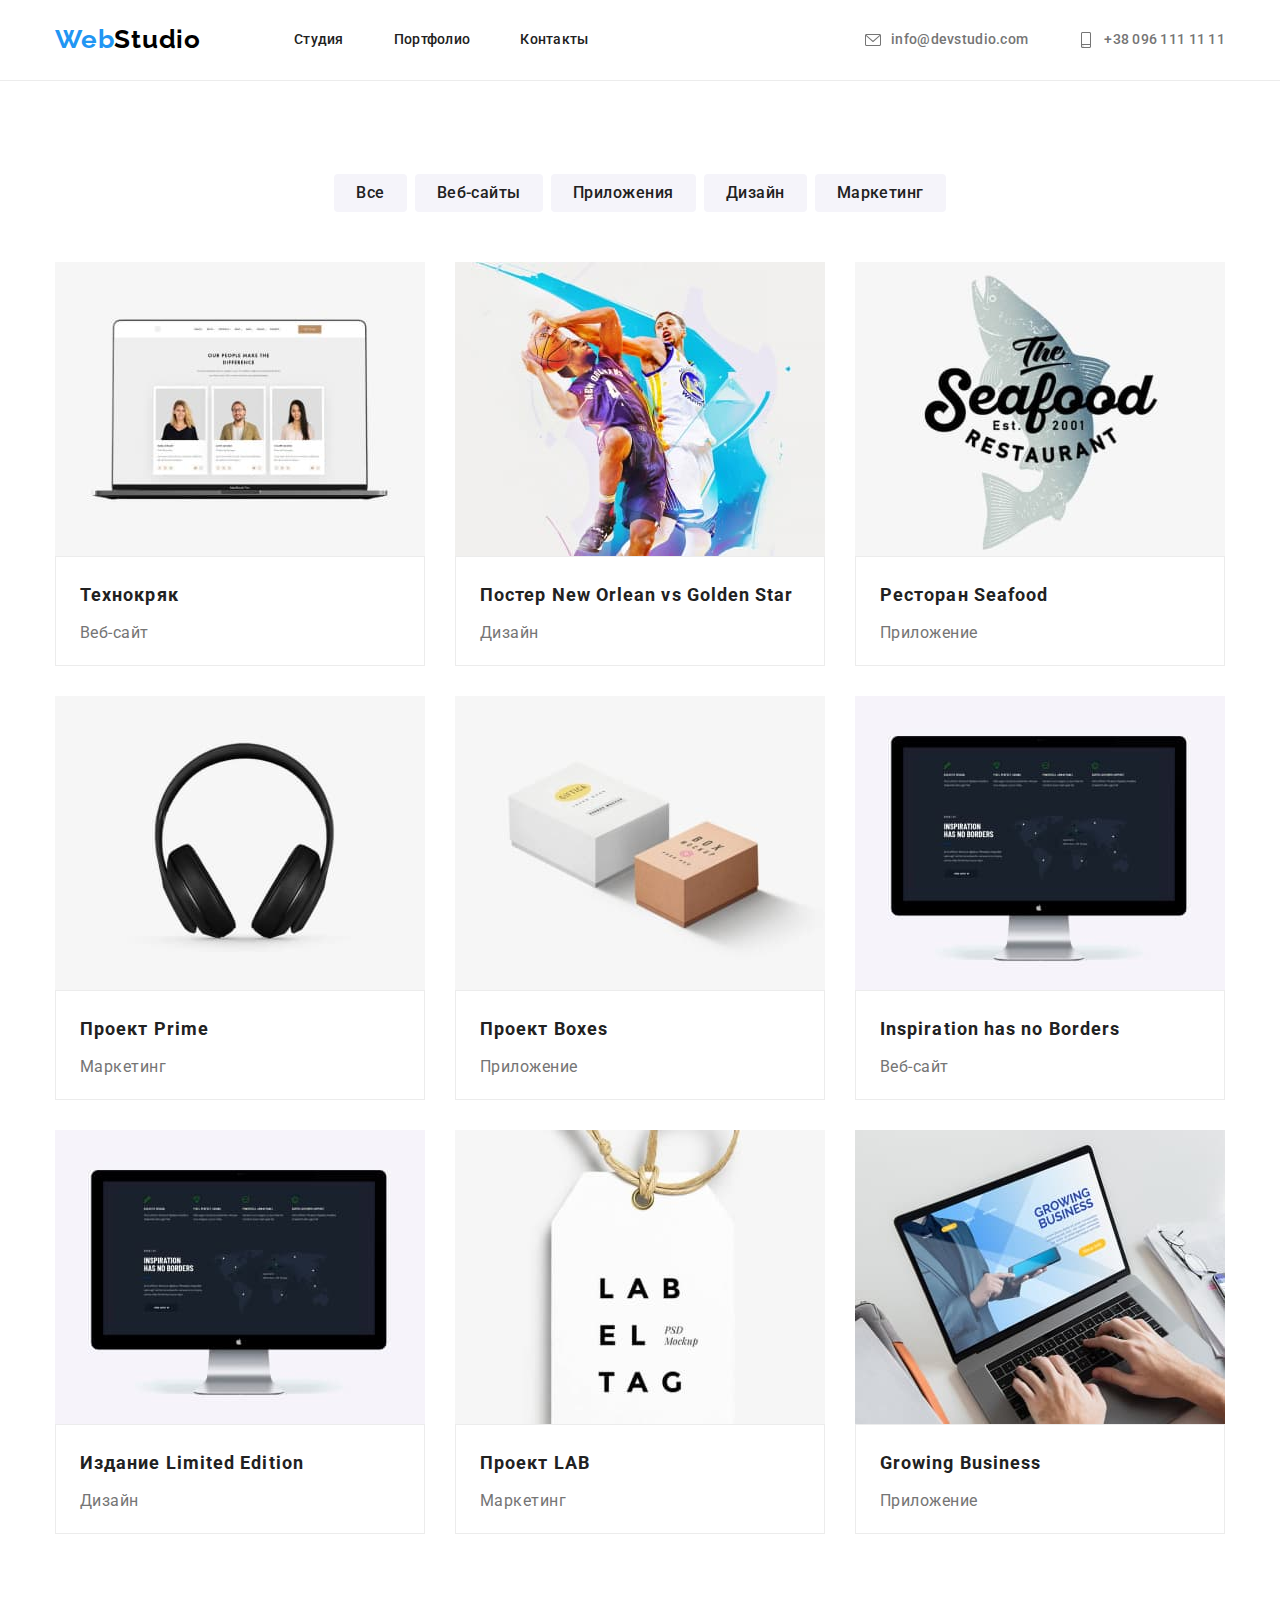
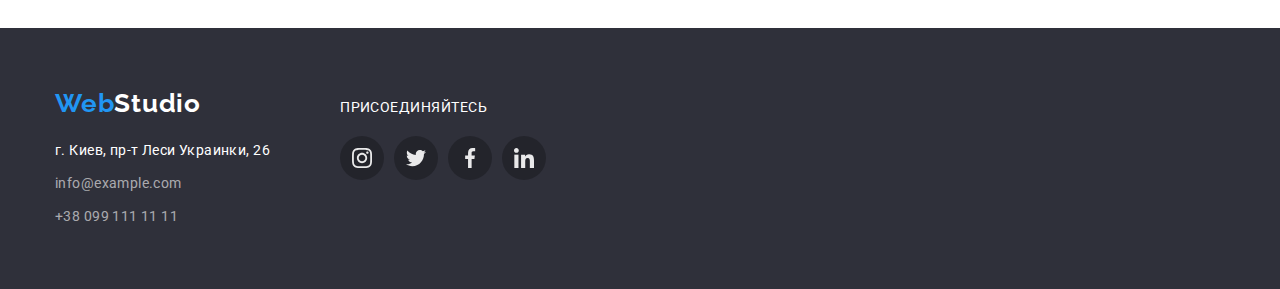
==== portfolio.html @ 234da849 "create files" ====
<!DOCTYPE html>
<html lang="en">

<head>
    <meta charset="UTF-8">
    <meta http-equiv="X-UA-Compatible" content="IE=edge">
    <meta name="viewport" content="width=device-width, initial-scale=1.0">
    <title>Document</title>
    <link rel="preconnect" href="https://fonts.googleapis.com">
    <link rel="preconnect" href="https://fonts.gstatic.com" crossorigin>
    <link
        href="https://fonts.googleapis.com/css2?family=Raleway:wght@700&family=Roboto:wght@400;500;700;900&display=swap"
        rel="stylesheet">
    <link rel="stylesheet"
        href="https://cdnjs.cloudflare.com/ajax/libs/modern-normalize/1.1.0/modern-normalize.min.css">
    <link rel="stylesheet" href="./css/styles.css">

</head>

<body class="page">
    <header>
        <div class="container">
            <a href="./index.html" class="logo">
                <span class="logo-accent">Web</span>Studio
            </a>
            <nav>
                <ul class="menu-nav list">
                    <li class="menu-item"> <a href="./index.html" class="link">Студия</a> </li>
                    <li class="menu-item"> <a href="./portfolio.html" class="link">Портфолио</a> </li>
                    <li class="menu-item"> <a href="" class="link">Контакты</a> </li>
                </ul>
            </nav>
            <ul class="contacts list">
                <li class="contacts-item"> <a href="mailto:info@devstudio.com" class="link">
                        <svg class="mail-icon" width="16" height="16">
                            <use href="/imges/icons.svg#icon-envelope"></use>
                        </svg>
                        <span>info@devstudio.com</span>
                    </a> </li>
                <li class="contacts-item"> <a href="tel:+380961111111" class="link">
                        <svg class="mail-icon" width="16" height="16">
                            <use href="./imges/icons.svg#icon-smartphone"></use>
                        </svg>
                        <span>+38 096 111 11 11</span>
    
                    </a> </li>
            </ul>
        </div>
    </header>
    <main>

        <section class="section portfolio">
            <div class="container">
                <ul class="btn list">
                    <li class="btn-item">
                        <button type="button" class="button-nav">Все</button>
                    </li>
                    <li class="btn-item">
                        <button type="button" class="button-nav">Веб-сайты</button>
                    </li>
                    <li class="btn-item">
                        <button type="button" class="button-nav">Приложения</button>
                    </li>
                    <li class="btn-item">
                        <button type="button" class="button-nav">Дизайн</button>
                    </li>
                    <li class="btn-item">
                        <button type="button" class="button-nav">Маркетинг</button>
                    </li>
                </ul>

                <ul class="project list">

                    <li class="project-item">
                        <div class="shaddow">
                            <img src="./imges/pic1.jpg" alt="lep top" width="370" class="project-img">
                            <div class="project-about">
                                <h3 class="project-title">Технокряк</h3>
                                <p class="project-desc">Веб-сайт</p>
                            </div>
                        </div>
                    </li>

                    <li class="project-item">
                        <div class="shaddow">
                            <img src="./imges/pic2.jpg" alt="guys playing basketball" width="370" class="project-img">
                            <div class="project-about">
                                <h3 class="project-title">Постер New Orlean vs Golden Star</h3>
                                <p class="project-desc">Дизайн</p>
                            </div>
                        </div>
                    </li>
                    <li class="project-item">
                        <div class="shaddow">
                            <img src="./imges/pic3.jpg" alt="fish" width="370" class="project-img">
                            <div class="project-about">
                                <h3 class="project-title">Ресторан Seafood</h3>
                                <p class="project-desc">Приложение</p>
                            </div>
                        </div>
                    </li>
                    <li class="project-item">
                        <div class="shaddow">
                            <img src="./imges/pic4.jpg" alt="headphones" width="370" class="project-img">
                            <div class="project-about">
                                <h3 class="project-title">Проект Prime</h3>
                                <p class="project-desc">Маркетинг</p>
                            </div>
                        </div>
                    </li>
                    <li class="project-item">
                        <div class="shaddow">
                            <img src="./imges/pic5.jpg" alt="boxes" width="370" class="project-img">
                            <div class="project-about">
                                <h3 class="project-title">Проект Boxes</h3>
                                <p class="project-desc">Приложение</p>
                            </div>
                        </div>
                    </li>
                    <li class="project-item">
                        <div class="shaddow">
                            <img src="./imges/pic6.jpg" alt="monitor" width="370" class="project-img">
                            <div class="project-about">
                                <h3 class="project-title">Inspiration has no Borders</h3>
                                <p class="project-desc">Веб-сайт</p>
                            </div>
                        </div>
                    </li>
                    <li class="project-item">
                        <div class="shaddow">
                            <img src="./imges/pic6.jpg" alt="book" width="370" class="project-img">
                            <div class="project-about">
                                <h3 class="project-title">Издание Limited Edition</h3>
                                <p class="project-desc">Дизайн</p>
                            </div>
                        </div>
                    </li>
                    <li class="project-item">
                        <div class="shaddow">
                            <img src="./imges/pic8.jpg" alt="label" width="370" class="project-img">
                            <div class="project-about">
                                <h3 class="project-title">Проект LAB</h3>
                                <p class="project-desc">Маркетинг</p>
                            </div>
                        </div>
                    </li>
                    <li class="project-item">
                        <div class="shaddow">
                            <img src="./imges/pic9.jpg" alt="typing hands" width="370" class="project-img">
                            <div class="project-about">
                                <h3 class="project-title">Growing Business</h3>
                                <p class="project-desc">Приложение</p>
                            </div>
                        </div>
                    </li>
                </ul>
            </div>
        </section>

    </main>
    <footer>
        <div class="container">
            <ul class="footer-item list">
                <li class="footer-logo">
                    <a href="./index.html" class="logo">
                        <span class="logo-accent">Web</span>Studio
                    </a>
                    <address class="address">
                        г. Киев, пр-т Леси Украинки, 26
                    </address>
                    <address class="address-nav">
                        <a href="mailto:info@example.com" class="mail link">info@example.com</a>
                        <a href="tel:+380991111111" class="link">+38 099 111 11 11</a>
                    </address>
                </li>


                <li class="social">
                    <h2 class="social-title">присоединяйтесь</h2>
                    <ul class="soc-list list">
                        <li class="soc-item">
                            <a href="" class="cos-link">
                                <svg class="cos-icon" width="20" height="20">
                                    <use href="./imges/icons.svg#icon-instagram"></use>
                                </svg>
                            </a>
                        </li>
                        <li class="soc-item">
                            <a href="" class="cos-link">
                                <svg class="cos-icon" width="20" height="20">
                                    <use href="./imges/icons.svg#icon-twitter"></use>
                                </svg>
                            </a>
                        </li>
                        <li class="soc-item">
                            <a href="" class="cos-link">
                                <svg class="cos-icon" width="20" height="20">
                                    <use href="./imges/icons.svg#icon-facebook"></use>
                                </svg>
                            </a>
                        </li>
                        <li class="soc-item">
                            <a href="" class="cos-link">
                                <svg class="cos-icon" width="20" height="20">
                                    <use href="./imges/icons.svg#icon-linkedin"></use>
                                </svg>
                            </a>
                        </li>
                </li>
            </ul>
        </div>
    </footer>
</body>

</html>
---- css/styles.css ----
:root {
    --primary-text-color: #757575;
    --title-text-color: #212121; 
    --accent-color: #2196F3;
    --logo-color-header: #000000;
    --logo-color-footer: #FFFFFF;
    --title-color: #FFFFFF;
    --primary-background-color: #ffffff;
    --accent-backgroud-color: #F5F4FA;
}


.list {
    list-style: none;
    padding: 0;
    margin: 0;
}

h1,
h2,
h3,
h4,
h5,
h6{
margin: 0;
}

body {
    color: var(--primary-text-color);
    background-color: var(--primary-background-color);
    font-family: 'Roboto', sans-serif;
    letter-spacing: 0.03em;
}

.container{
    width: 1200px;
    padding-left: 15px;
    padding-right: 15px;
    margin: 0 auto;
    /* outline: tomato solid 2px ; */
}
    
/* header */

header .container{
    display: flex;
    align-items: center;
  
}
header{
    background-color: #FFFFFF;
    outline: #ECECEC solid 1px;
    
}
header .logo {
    margin-right: 93px;
    color: var(--logo-color-header);
    font-family: 'Raleway';
    font-weight: 700;
    font-size: 26px;
    line-height: 1.2;
    text-decoration: none;
    letter-spacing: 0.03em;    
}

.logo:hover,
.logo:focus{
    color: var(--accent-color);
}

.logo-accent {
    color: var(--accent-color);
}
.menu-nav{
    display: flex;

}
 .menu-nav .menu-item{
     margin-right: 50px;
 }
 .menu-nav .menu-item:last-child{
     margin-right: 0;
 }

.menu-nav .link{
    display: block;
    color: var(--title-text-color);
    font-weight: 500;
    font-size: 14px;
    line-height: 1.14;
    text-decoration: none;
    letter-spacing: 0.02em;
    padding-top: 32px;
    padding-bottom: 32px;
  
}

.menu-nav .link:hover,
.menu-nav .link:focus{
    color: var(--accent-color);
}
 
.contacts .link{
    color: var(--primary-text-color);
    font-weight: 500;
    font-size: 14px;
    line-height: 1.14;
    text-decoration: none;
    letter-spacing: 0.02em;
}


.contacts .link:hover,
.contacts .link:focus{
    color: var(--accent-color);
   
}
.mail-icon{
    fill: currentColor;
    margin-right: 10px;
    
}


.contacts {
    display: flex;
    align-items: center;
    margin-left: auto;
   
}

.contacts-item .link{
    display: flex;
    align-items: center;
    
}






.contacts  .contacts-item{
    margin-left: 50px;
}
.contacts .contacts-item:first-child{
    margin-left: 0;
}
/* .contacts .contacts-item+ .contacts-item{
    margin-left: 50px;
} */

/* hero */
.hero {
    display: block;
    background-color: #2F303A;
    text-align: center;
    padding: 200px 0;
}

.overlay {
    max-width: 1600px;
    height: 600px;
    background-image: linear-gradient(to right,
            rgba(47, 48, 58, 0.4),
            rgba(47, 48, 58, 0.4)),
        url(../imges/hero.jpg);
    margin-left: auto;
    margin-right: auto;
    background-size: contain;
    background-repeat: no-repeat;
}

.hero-title {
    max-width: 696px;
    margin-right: auto;
    margin-left: auto;
    margin-top: 0;
    margin-bottom: 30px;
    color: var(--title-color);
    font-weight: 900;
    font-size: 44px;
    line-height: 1.4;
    text-transform: uppercase;
    letter-spacing: 0.06em;
}

.button {
    color: var(--title-color);
    border-radius: 4px;
    border: 0;
    padding: 10px 32px;
    background-color: var(--accent-color);
    font-weight: 700;
    font-size: 16px;
    line-height: 1.88;
    letter-spacing: 0.06em;
    cursor: pointer;
}

.section {
    padding-top: 94px;

}
/* feature section */

.feature {
    display: flex;
   
}

.feature-item {
    margin-right: 30px;
}

.feature-item::before {
    display: block;
    content: '';
    height: 120px;
    background-repeat: no-repeat;
    background-position: center;
    background-size: 70px;
    background-color: var(--accent-backgroud-color);
    margin-bottom: 30px;
}

.feature-item.icon-antenna::before {
    background-image: url(../imges/antenna.svg);
}

.feature-item.icon-clock::before {
    background-image: url(../imges/clock.svg);
}

.feature-item.icon-diagram::before {
    background-image: url(../imges/diagram.svg);
}

.feature-item.icon-austronaut::before {
    background-image: url(../imges/astronaut.svg);
}

.feature-item:nth-last-child(-n+1) {
    margin-right: 0;
}

.feature-subtitle {
    margin-top: 0;
    margin-bottom: 10px;
    padding: 0;
    color: var(--title-text-color);
    font-weight: 700;
    font-size: 14px;
    line-height: 1.14;
    text-transform: uppercase;
}

.feature-text {
    max-width: 270px;

    margin: 0;
    padding: 0;
    font-weight: 400;
    font-size: 14px;
    line-height: 1.7;
}
/* work section*/

.works{
    padding-bottom: 94px;
}
.section-title {
    margin-top: 0;
    margin-bottom: 50px;
    padding: 0;
    color: var(--title-text-color);
    font-weight: 700;
    font-size: 36px;
    line-height: 1.2;
    text-align: center;
 }
 .work{
     display: flex;
        }
 .work-img{
     display: block;
 }
 .work-item{
     margin-right: 30px;
 }
 .work-item:nth-last-child(-n+1){
     margin-right: 0;
 }

/* team section */
.team{
    background-color: var(--accent-backgroud-color);
    padding-bottom: 94px;
}

.team-item{
display: flex;
}

.team-photo{
    background-color: #FFFFFF;
    margin-right: 30px;
    box-shadow: 0 4px 4px 0 rgba(0, 0, 0, 0.25);

}
.team-photo:nth-last-child(-n+1){
    margin-right: 0;
}
.team-subtitle {
    color: var(--title-text-color);
    font-weight: 500;
    font-size: 16px;
    line-height: 1.2;
    margin-bottom: 10px;
}
.team-text{
    margin: 0;
    padding: 0;
    font-weight: 400;
    font-size: 16px;
    line-height: 1.2;
}
.team-about{
    text-align: center;
    padding-top: 30px;
    padding-bottom: 30px;
}
    	.team-soc-list {
    	    display: flex;
    	    justify-content: center;
    	    margin-top: 16px;
    	}
    
    	.team-soc-item {
    	    width: 44px;
    	    height: 44px;
    	    margin-right: 10px;
    	}
    
    	.team-soc-item:last-child {
    	    margin-right: 0;
    	}
    
    	.team-cos-link {
    	    display: flex;
    	    align-items: center;
    	    justify-content: center;
    	    width: 100%;
    	    height: 100%;
    	    border-radius: 50%;
    	    color: #AFB1B8;
    	}
    
    	.team-cos-link:hover,
    	.team-cos-link:focus {
    	    background-color: var(--accent-color);
    	    color: #FFFFFF;
    	}
    
    
    	.team-cos-icon {
    	    fill: currentColor;
    	}

    	/* clients */
    
    	.clients {
    	    padding-bottom: 94px;
    	}
    
    	.clients-list {
    	    display: flex;
    	    justify-content: center;
            border:;
           
    	}
    
    	.clients-item {
    	    margin-right: 30px;
    	    border: 1px;
    	    border-radius: 4px;
    	    border-color: #AFB1B8;
    	}
    
    	.clients-item:last-child {
    	    margin-right: 0;
    	}
    
    	.clients-link {
    	    display: flex;
    	    align-items: center;
    	    justify-content: center;
    	    border: 1px solid #AFB1B8;
            border-radius: 4px;
    	    width: 100%;
    	    height: 100%;
    	    color: #AFB1B8;
    	}
    
    	.clients-link:hover,
    	.clients-link:focus {
    	    color: var(--accent-color);
            border: 1px solid var(--accent-color);
    	}
    
    
    	.clients-icon {
    	    fill: currentColor;
    	}


/* footer */
footer {
    background-color: #2F303A;
    padding-top: 60px;
    padding-bottom: 60px;
}

 .footer-item {
     display: flex;
 }

 footer .logo {
     color: var(--logo-color-footer);
     font-family: 'Raleway';
     font-weight: 700;
     font-size: 26px;
     line-height: 1.2;
     text-decoration: none;
     letter-spacing: 0.03em;
 }

 .address {
     color: #FFFFFF;
     font-weight: 400;
     font-size: 14px;
     line-height: 1.7;
     font-style: normal;
     text-decoration: none;
     letter-spacing: 0.03em;
     margin-top: 20px;
     margin-bottom: 9px;
 }

 .address-nav .link {
     color: rgba(255, 255, 255, 0.6);
     font-weight: 400;
     font-size: 14px;
     line-height: 1.7;
     font-style: normal;
     text-decoration: none;
     letter-spacing: 0.03em;
 }

 .address-nav .link:hover,
 .address-nav .link:focus {
     color: var(--accent-color);
 }

 .address-nav {
     display: flex;
     flex-direction: column;
 }

 .mail {
     margin-bottom: 9px;
 }

 .social {
     margin-left: 70px;
 }

 .social-title {
     font-weight: 400;
     font-size: 14px;
     line-height: 1.14;
     letter-spacing: 3%;
     text-transform: uppercase;
     color: var(--title-color);
     margin-top: 12px;
     margin-bottom: 20px;

 }

 .soc-list {
     display: flex;
     justify-content: center;

 }

 .soc-item {
     width: 44px;
     height: 44px;
     margin-right: 10px;
 }

 .soc-item:last-child {
     margin-right: 0;
 }

 .cos-link {
     display: flex;
     align-items: center;
     justify-content: center;
     width: 100%;
     height: 100%;
     border-radius: 50%;
     background-color: rgba(0, 0, 0, 0.25);
 }

 .cos-icon {
     fill: rgba(255, 255, 255, 0.9);
 }

 .cos-link:hover,
 .cos-link:focus {
     background-color: var(--accent-color);

 }

 /* portfolio */
 /* page nav  */

 .btn {
     display: flex;
     justify-content: center;
 }

 .button-nav {
     text-align: center;
     border-radius: 4px;
     padding: 6px 22px;
     border: 0;
     color: var(--title-text-color);
     background-color: var(--accent-backgroud-color);
     font-family: 'Roboto', sans-serif;
     font-weight: 500;
     font-size: 16px;
     line-height: 1.63;
     letter-spacing: 0.03em;
     cursor: pointer;
 }

 .button-nav:hover,
 .button-nav:focus {
     color: #FFFFFF;
     background-color: #2196F3;
     box-shadow: 0px 2px 2px rgba(0, 0, 0, 0.12),
         0px 1px 2px rgba(0, 0, 0, 0.08),
         0px 3px 1px rgba(0, 0, 0, 0.1),
         0px 4px 4px rgba(0, 0, 0, 0.25);
 }

 /* project */
 .project {
     display: flex;
     flex-wrap: wrap;


 }

 .project-title {
     font-weight: 700;
     font-size: 18px;
     line-height: 2;
     letter-spacing: 0.06em;
     color: var(--title-text-color);
 }

 .project-desc {
     font-weight: 400;
     font-size: 16px;
     line-height: 2;
     margin: 4px 0 0 0;
 }

 .project-item {
     background-color: #FFFFFF;
     width: 370px;
     margin-right: 30px;
     margin-bottom: 30px;

 }

 .project-about {
     width: 370px;
     height: 110px;
     padding: 20px 24px;
     border: #ECECEC solid 1px;

 }

 .btn {
     margin-bottom: 50px;

 }

 .btn-item {
     margin-right: 8px;
 }

 .btn-item:nth-last-child(-n+1) {
     margin-right: 0;
 }

 .project-img {
     display: block;

 }

 .shaddow:hover {
     box-shadow: 1px 4px 6px 0px #00000029,
         0px 4px 4px 0px #0000000F,
         0px 1px 1px 0px #0000001F;
 }

 .project-item:nth-child(3n) {
     margin-right: 0;
 }

 .project-item:nth-last-child(-n+3) {
     margin-bottom: 0;
 }

 .section.portfolio {
     padding-bottom: 94px;
 }
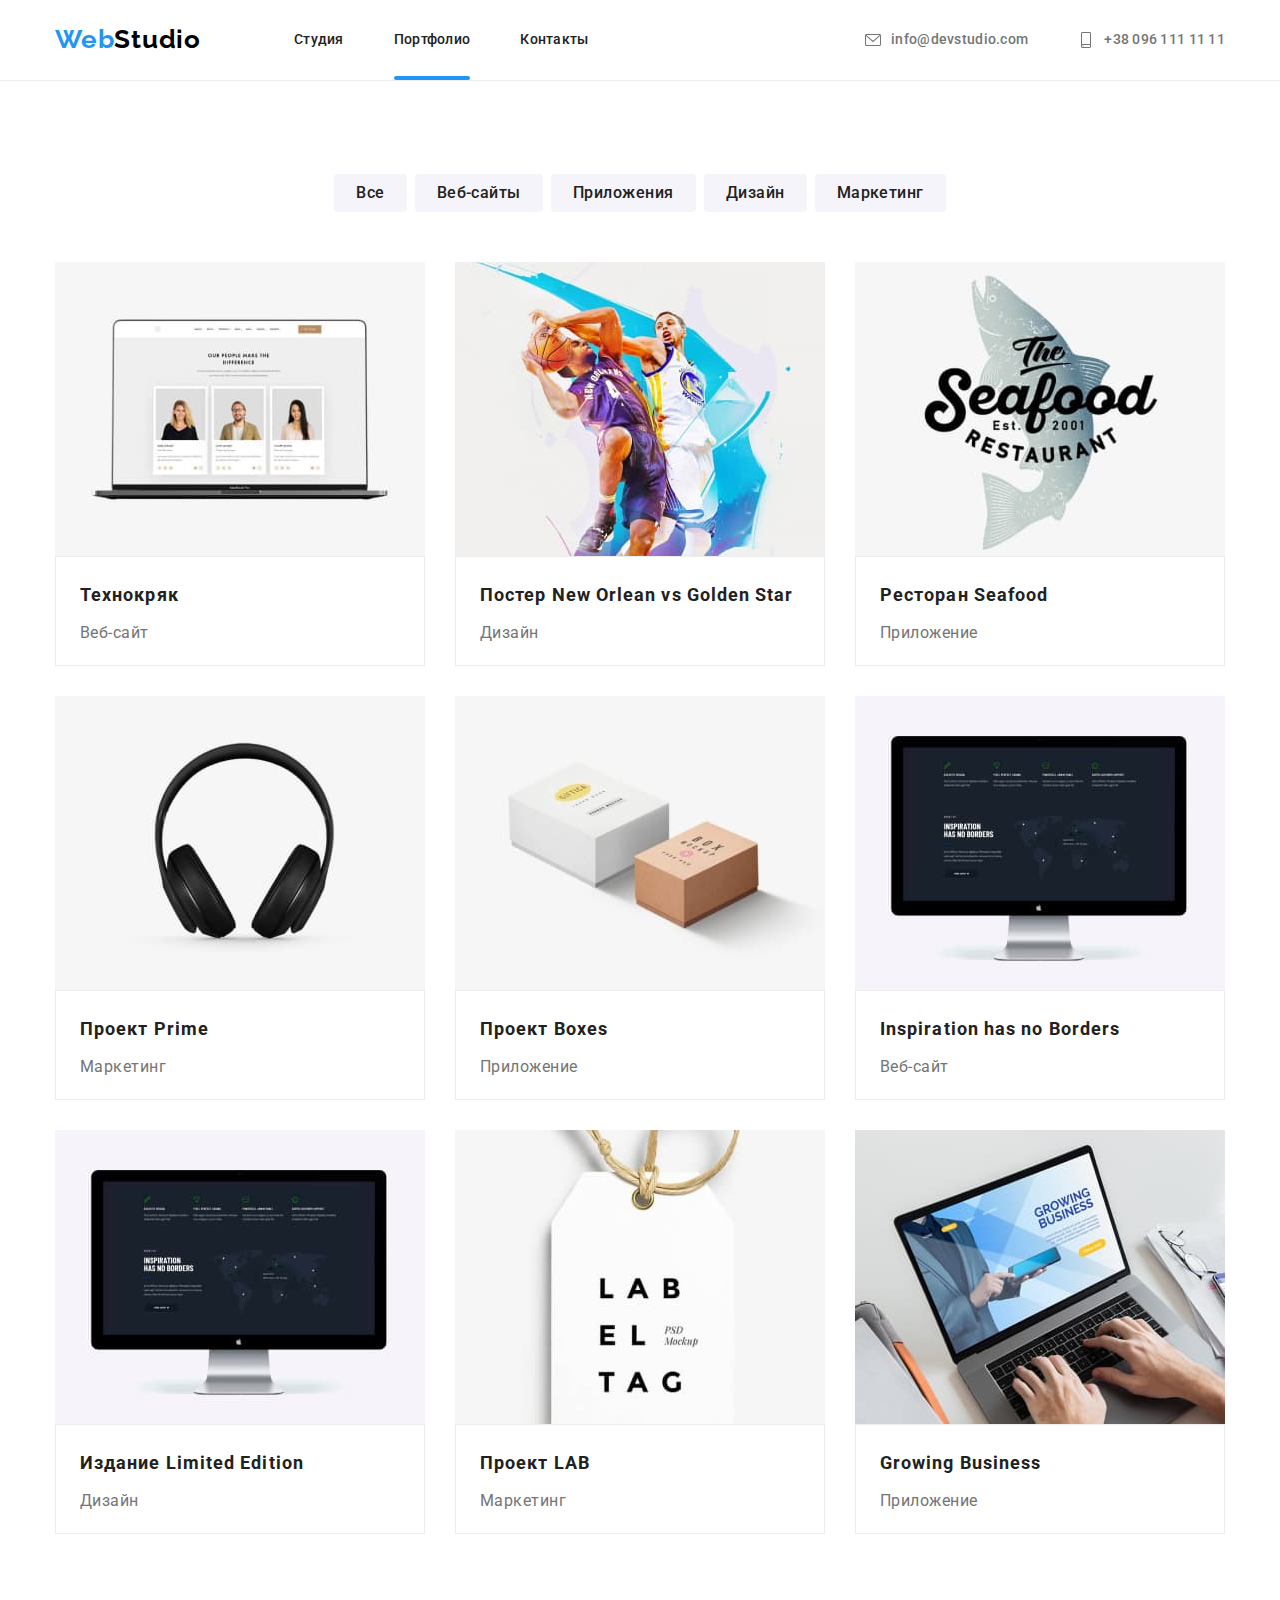
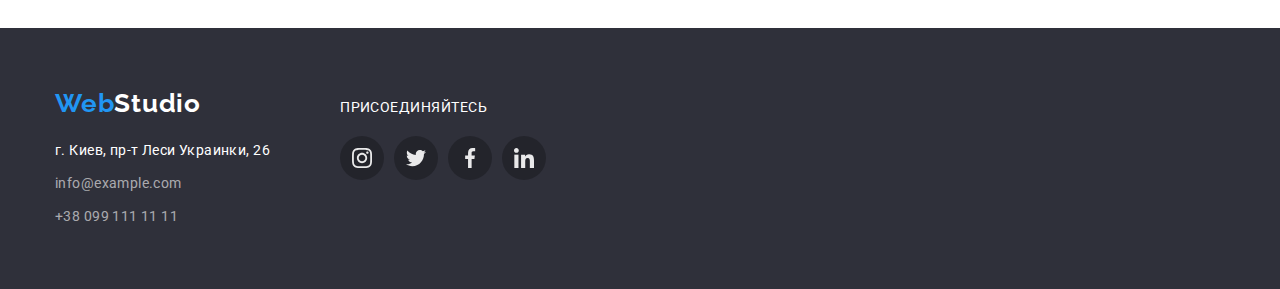
==== commit 503f3e1b: "update styles.css" ====
--- a/portfolio.html
+++ b/portfolio.html
@@ -26,7 +26,7 @@
             <nav>
                 <ul class="menu-nav list">
                     <li class="menu-item"> <a href="./index.html" class="link">Студия</a> </li>
-                    <li class="menu-item"> <a href="./portfolio.html" class="link">Портфолио</a> </li>
+                    <li class="menu-item"> <a href="./portfolio.html" class="link menu-link">Портфолио</a> </li>
                     <li class="menu-item"> <a href="" class="link">Контакты</a> </li>
                 </ul>
             </nav>
@@ -73,7 +73,17 @@
 
                     <li class="project-item">
                         <div class="shaddow">
-                            <img src="./imges/pic1.jpg" alt="lep top" width="370" class="project-img">
+                            <div class="project-thumb">
+                                                            
+                                <img src="./imges/pic1.jpg" alt="lep top" width="370" class="project-img">
+                                
+                                    <p class="project-thumb-text">
+                                     Ресурс предлагает комплексные предложения с разным уровнем функционала и сервисов. Все это позволит посетителю
+                                    получить
+                                    исчерпывающие сведения о компании или частном лице.
+                                     </p>
+                                               
+                            </div>
                             <div class="project-about">
                                 <h3 class="project-title">Технокряк</h3>
                                 <p class="project-desc">Веб-сайт</p>
@@ -83,7 +93,15 @@
 
                     <li class="project-item">
                         <div class="shaddow">
+                            <div class="project-thumb">
                             <img src="./imges/pic2.jpg" alt="guys playing basketball" width="370" class="project-img">
+                            <p class="project-thumb-text">
+                                Ресурс предлагает комплексные предложения с разным уровнем функционала и сервисов. Все это позволит посетителю
+                                получить
+                                исчерпывающие сведения о компании или частном лице.
+                            </p>
+                            
+                            </div>
                             <div class="project-about">
                                 <h3 class="project-title">Постер New Orlean vs Golden Star</h3>
                                 <p class="project-desc">Дизайн</p>
@@ -92,7 +110,15 @@
                     </li>
                     <li class="project-item">
                         <div class="shaddow">
+                            <div class="project-thumb">
                             <img src="./imges/pic3.jpg" alt="fish" width="370" class="project-img">
+                            <p class="project-thumb-text">
+                                Ресурс предлагает комплексные предложения с разным уровнем функционала и сервисов. Все это позволит посетителю
+                                получить
+                                исчерпывающие сведения о компании или частном лице.
+                            </p>
+                            
+                            </div>
                             <div class="project-about">
                                 <h3 class="project-title">Ресторан Seafood</h3>
                                 <p class="project-desc">Приложение</p>
@@ -101,7 +127,15 @@
                     </li>
                     <li class="project-item">
                         <div class="shaddow">
+                            <div class="project-thumb">
                             <img src="./imges/pic4.jpg" alt="headphones" width="370" class="project-img">
+                            <p class="project-thumb-text">
+                                Ресурс предлагает комплексные предложения с разным уровнем функционала и сервисов. Все это позволит посетителю
+                                получить
+                                исчерпывающие сведения о компании или частном лице.
+                            </p>
+                            
+                            </div>
                             <div class="project-about">
                                 <h3 class="project-title">Проект Prime</h3>
                                 <p class="project-desc">Маркетинг</p>
@@ -110,7 +144,15 @@
                     </li>
                     <li class="project-item">
                         <div class="shaddow">
+                            <div class="project-thumb">
                             <img src="./imges/pic5.jpg" alt="boxes" width="370" class="project-img">
+                            <p class="project-thumb-text">
+                                Ресурс предлагает комплексные предложения с разным уровнем функционала и сервисов. Все это позволит посетителю
+                                получить
+                                исчерпывающие сведения о компании или частном лице.
+                            </p>
+                            
+                            </div>
                             <div class="project-about">
                                 <h3 class="project-title">Проект Boxes</h3>
                                 <p class="project-desc">Приложение</p>
@@ -119,7 +161,15 @@
                     </li>
                     <li class="project-item">
                         <div class="shaddow">
+                            <div class="project-thumb">
                             <img src="./imges/pic6.jpg" alt="monitor" width="370" class="project-img">
+                            <p class="project-thumb-text">
+                                Ресурс предлагает комплексные предложения с разным уровнем функционала и сервисов. Все это позволит посетителю
+                                получить
+                                исчерпывающие сведения о компании или частном лице.
+                            </p>
+                            
+                            </div>
                             <div class="project-about">
                                 <h3 class="project-title">Inspiration has no Borders</h3>
                                 <p class="project-desc">Веб-сайт</p>
@@ -128,7 +178,15 @@
                     </li>
                     <li class="project-item">
                         <div class="shaddow">
+                            <div class="project-thumb">
                             <img src="./imges/pic6.jpg" alt="book" width="370" class="project-img">
+                            <p class="project-thumb-text">
+                                Ресурс предлагает комплексные предложения с разным уровнем функционала и сервисов. Все это позволит посетителю
+                                получить
+                                исчерпывающие сведения о компании или частном лице.
+                            </p>
+                            
+                            </div>
                             <div class="project-about">
                                 <h3 class="project-title">Издание Limited Edition</h3>
                                 <p class="project-desc">Дизайн</p>
@@ -137,7 +195,15 @@
                     </li>
                     <li class="project-item">
                         <div class="shaddow">
+                            <div class="project-thumb">
                             <img src="./imges/pic8.jpg" alt="label" width="370" class="project-img">
+                            <p class="project-thumb-text">
+                                Ресурс предлагает комплексные предложения с разным уровнем функционала и сервисов. Все это позволит посетителю
+                                получить
+                                исчерпывающие сведения о компании или частном лице.
+                            </p>
+                            
+                            </div>
                             <div class="project-about">
                                 <h3 class="project-title">Проект LAB</h3>
                                 <p class="project-desc">Маркетинг</p>
@@ -146,7 +212,15 @@
                     </li>
                     <li class="project-item">
                         <div class="shaddow">
+                            <div class="project-thumb">
                             <img src="./imges/pic9.jpg" alt="typing hands" width="370" class="project-img">
+                            <p class="project-thumb-text">
+                                Ресурс предлагает комплексные предложения с разным уровнем функционала и сервисов. Все это позволит посетителю
+                                получить
+                                исчерпывающие сведения о компании или частном лице.
+                            </p>
+                            
+                            </div>
                             <div class="project-about">
                                 <h3 class="project-title">Growing Business</h3>
                                 <p class="project-desc">Приложение</p>
--- a/css/styles.css
+++ b/css/styles.css
@@ -30,6 +30,8 @@
     background-color: var(--primary-background-color);
     font-family: 'Roboto', sans-serif;
     letter-spacing: 0.03em;
+    /* padding-top: 80px; */
+
 }
 
 .container{
@@ -50,6 +52,10 @@
 header{
     background-color: #FFFFFF;
     outline: #ECECEC solid 1px;
+    /* position: fixed;
+    top: 0;
+    left: 0;
+    width: 100%; */
     
 }
 header .logo {
@@ -60,7 +66,8 @@
     font-size: 26px;
     line-height: 1.2;
     text-decoration: none;
-    letter-spacing: 0.03em;    
+    letter-spacing: 0.03em; 
+    transition: color 250ms cubic-bezier(0.4, 0, 0.2, 1);   
 }
 
 .logo:hover,
@@ -73,6 +80,22 @@
 }
 .menu-nav{
     display: flex;
+    position: relative;
+}
+
+.menu-item{
+    position: relative;
+}
+.menu-link::after{
+    content: '';
+    position: absolute;
+    left: 0;
+    bottom: 0;
+    display: block;
+    width: 100%;
+    height: 4px;
+    border-radius: 2px;
+    background-color: var(--accent-color);
 
 }
  .menu-nav .menu-item{
@@ -83,6 +106,7 @@
  }
 
 .menu-nav .link{
+  
     display: block;
     color: var(--title-text-color);
     font-weight: 500;
@@ -92,6 +116,7 @@
     letter-spacing: 0.02em;
     padding-top: 32px;
     padding-bottom: 32px;
+    transition: color 250ms cubic-bezier(0.4, 0, 0.2, 1);
   
 }
 
@@ -107,6 +132,7 @@
     line-height: 1.14;
     text-decoration: none;
     letter-spacing: 0.02em;
+    transition: color 250ms cubic-bezier(0.4, 0, 0.2, 1);
 }
 
 
@@ -134,11 +160,6 @@
     align-items: center;
     
 }
-
-
-
-
-
 
 .contacts  .contacts-item{
     margin-left: 50px;
@@ -286,10 +307,33 @@
      display: block;
  }
  .work-item{
+    position: relative;
      margin-right: 30px;
  }
  .work-item:nth-last-child(-n+1){
      margin-right: 0;
+ }
+
+  .work-meta{
+    display: flex;
+    align-items: center;
+    justify-content: center;
+    position: absolute;
+    width: 100%;
+    height: 70px;
+    bottom: 0;
+   background-color: rgba(47, 48, 58, 0.8);
+ }
+
+ .work-pre-title{
+    align-items: center;
+    justify-content: center;
+    font-weight: 400;
+    font-size: 14px; 
+    line-height: 1.14;
+    letter-spacing: 0.03em;
+    text-transform: uppercase;
+    color: #FFFFFF;
  }
 
 /* team section */
@@ -354,6 +398,9 @@
     	    height: 100%;
     	    border-radius: 50%;
     	    color: #AFB1B8;
+            transition: color 250ms cubic-bezier(0.4, 0, 0.2, 1),
+                        background-color 250ms cubic-bezier(0.4, 0, 0.2, 1);
+           
     	}
     
     	.team-cos-link:hover,
@@ -400,12 +447,14 @@
     	    width: 100%;
     	    height: 100%;
     	    color: #AFB1B8;
-    	}
-    
-    	.clients-link:hover,
+            transition: color 250ms cubic-bezier(0.4, 0, 0.2, 1),
+                        border-color 250ms cubic-bezier(0.4, 0, 0.2, 1);
+    	}
+    
+    	.clients-link:hover, 
     	.clients-link:focus {
     	    color: var(--accent-color);
-            border: 1px solid var(--accent-color);
+            border-color: var(--accent-color);
     	}
     
     
@@ -413,8 +462,57 @@
     	    fill: currentColor;
     	}
 
-
-/* footer */
+        /* backdrop */
+
+.backdrop{
+    position: fixed;
+    width: 100%;
+    height: 100%;
+    top: 0;
+    left: 0;
+    background-color: rgba(0, 0, 0, 0.1);
+    opacity: 1;
+    transition: opacity 250ms cubic-bezier(0.4, 0, 0.2, 1);
+                
+}
+.backdrop.is-hidden{
+    opacity: 0;
+    pointer-events: none;
+    }
+
+.backdrop.is-hidden .modal{
+    transform: translate(-50%, -50%) scale(0);
+}
+.modal{
+    position: absolute;
+    top: 50%;
+    left: 50%;
+    transform: translate(-50%, -50%);
+    min-width: 528px;
+    min-height: 581px;
+    border-radius: 4px;
+    background-color: rgba(255, 255, 255, 1);
+    transition: transform 300ms;
+ 
+}
+.btn-modal{
+    position: absolute;
+    top: 8px;
+    right: 8px;
+    display: flex;
+    align-items: center;
+    justify-content: center;
+    width: 30px;
+    height: 30px;
+    border-radius: 50%;
+    margin-left: auto;
+    background-color: #FFFFFF;
+    border-color: rgba(0, 0, 0, 0.1);
+    cursor: pointer;
+}
+
+
+        /* footer */
 footer {
     background-color: #2F303A;
     padding-top: 60px;
@@ -433,6 +531,7 @@
      line-height: 1.2;
      text-decoration: none;
      letter-spacing: 0.03em;
+    transition: color 250ms cubic-bezier(0.4, 0, 0.2, 1);
  }
 
  .address {
@@ -455,6 +554,7 @@
      font-style: normal;
      text-decoration: none;
      letter-spacing: 0.03em;
+     transition: color 250ms cubic-bezier(0.4, 0, 0.2, 1);
  }
 
  .address-nav .link:hover,
@@ -511,6 +611,7 @@
      height: 100%;
      border-radius: 50%;
      background-color: rgba(0, 0, 0, 0.25);
+     transition: background-color 250ms cubic-bezier(0.4, 0, 0.2, 1) ;
  }
 
  .cos-icon {
@@ -544,6 +645,9 @@
      line-height: 1.63;
      letter-spacing: 0.03em;
      cursor: pointer;
+     transition: color 250ms cubic-bezier(0.4, 0, 0.2, 1),
+    background-color 250ms cubic-bezier(0.4, 0, 0.2, 1),
+    box-shadow 250ms cubic-bezier(0.4, 0, 0.2, 1);
  }
 
  .button-nav:hover,
@@ -560,9 +664,34 @@
  .project {
      display: flex;
      flex-wrap: wrap;
-
-
- }
+ }
+
+ .project-thumb{
+    position: relative;
+    overflow: hidden;
+    
+ }
+ 
+ .project-thumb-text{
+    position: absolute;
+    top: 0;
+    margin: 0;
+    color: #FFFFFF;
+    font-size: 18px;
+    font-weight: 400;
+    line-height: 1.55;
+    letter-spacing: 0.03em;
+    padding: 63px 24px;
+    background-color: rgba(33, 150, 243, 0.9);
+    transform: translateY(101%);
+    
+    transition: transform 250ms cubic-bezier(0.4, 0, 0.2, 1);
+ }
+
+.shaddow:hover .project-thumb-text{
+    transform: translateY(0);
+}
+
 
  .project-title {
      font-weight: 700;
@@ -580,6 +709,7 @@
  }
 
  .project-item {
+    position: relative;
      background-color: #FFFFFF;
      width: 370px;
      margin-right: 30px;
@@ -612,11 +742,14 @@
      display: block;
 
  }
-
+.shaddow{
+    transition: box-shadow 250ms cubic-bezier(0.4, 0, 0.2, 1);
+}
  .shaddow:hover {
      box-shadow: 1px 4px 6px 0px #00000029,
          0px 4px 4px 0px #0000000F,
          0px 1px 1px 0px #0000001F;
+  
  }
 
  .project-item:nth-child(3n) {
